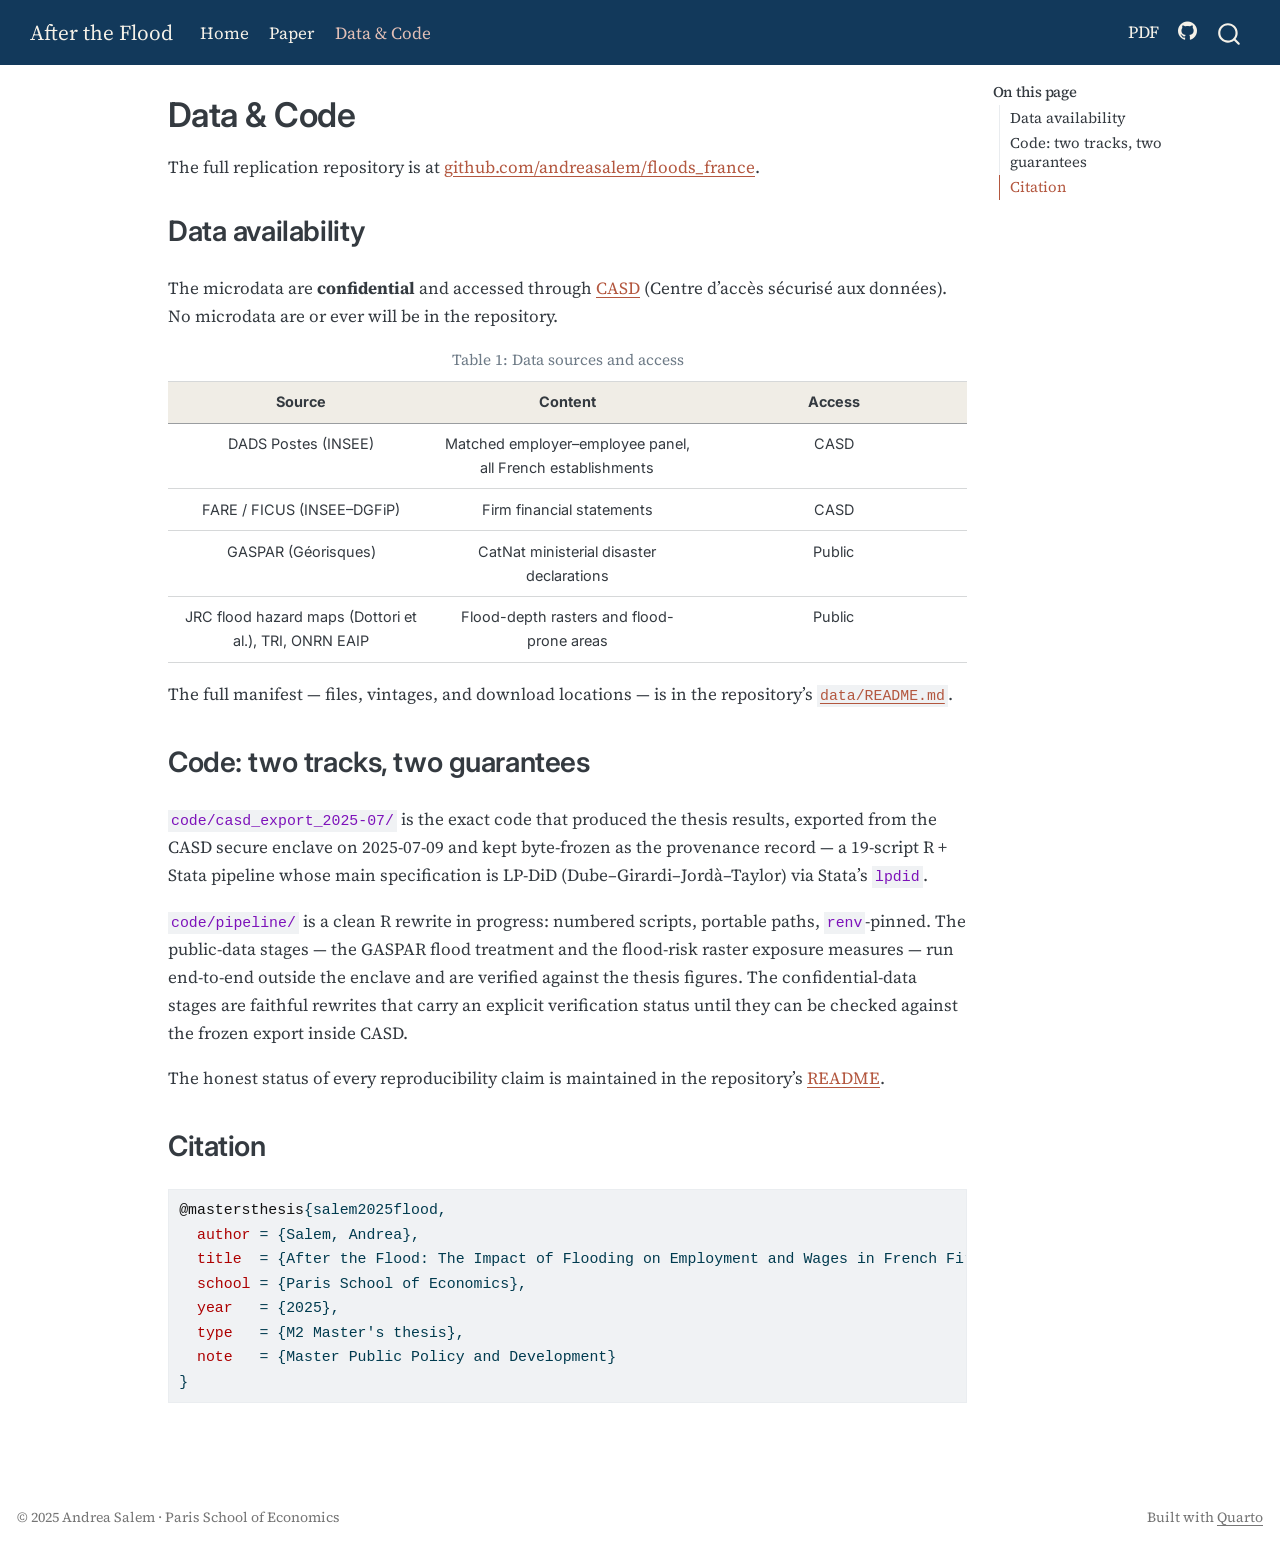
==== docs/data-code.html @ fa9a3117 "Add the paper website: Quarto site in site/, rendered to docs/ for GitHub Pages Landing page with he" ====
<!DOCTYPE html>
<html xmlns="http://www.w3.org/1999/xhtml" lang="en" xml:lang="en"><head>

<meta charset="utf-8">
<meta name="generator" content="quarto-1.8.27">

<meta name="viewport" content="width=device-width, initial-scale=1.0, user-scalable=yes">


<title>Data &amp; Code – After the Flood</title>
<style>
code{white-space: pre-wrap;}
span.smallcaps{font-variant: small-caps;}
div.columns{display: flex; gap: min(4vw, 1.5em);}
div.column{flex: auto; overflow-x: auto;}
div.hanging-indent{margin-left: 1.5em; text-indent: -1.5em;}
ul.task-list{list-style: none;}
ul.task-list li input[type="checkbox"] {
  width: 0.8em;
  margin: 0 0.8em 0.2em -1em; /* quarto-specific, see https://github.com/quarto-dev/quarto-cli/issues/4556 */ 
  vertical-align: middle;
}
/* CSS for syntax highlighting */
html { -webkit-text-size-adjust: 100%; }
pre > code.sourceCode { white-space: pre; position: relative; }
pre > code.sourceCode > span { display: inline-block; line-height: 1.25; }
pre > code.sourceCode > span:empty { height: 1.2em; }
.sourceCode { overflow: visible; }
code.sourceCode > span { color: inherit; text-decoration: inherit; }
div.sourceCode { margin: 1em 0; }
pre.sourceCode { margin: 0; }
@media screen {
div.sourceCode { overflow: auto; }
}
@media print {
pre > code.sourceCode { white-space: pre-wrap; }
pre > code.sourceCode > span { text-indent: -5em; padding-left: 5em; }
}
pre.numberSource code
  { counter-reset: source-line 0; }
pre.numberSource code > span
  { position: relative; left: -4em; counter-increment: source-line; }
pre.numberSource code > span > a:first-child::before
  { content: counter(source-line);
    position: relative; left: -1em; text-align: right; vertical-align: baseline;
    border: none; display: inline-block;
    -webkit-touch-callout: none; -webkit-user-select: none;
    -khtml-user-select: none; -moz-user-select: none;
    -ms-user-select: none; user-select: none;
    padding: 0 4px; width: 4em;
  }
pre.numberSource { margin-left: 3em;  padding-left: 4px; }
div.sourceCode
  {   }
@media screen {
pre > code.sourceCode > span > a:first-child::before { text-decoration: underline; }
}
</style>


<script src="site_libs/quarto-nav/quarto-nav.js"></script>
<script src="site_libs/quarto-nav/headroom.min.js"></script>
<script src="site_libs/clipboard/clipboard.min.js"></script>
<script src="site_libs/quarto-search/autocomplete.umd.js"></script>
<script src="site_libs/quarto-search/fuse.min.js"></script>
<script src="site_libs/quarto-search/quarto-search.js"></script>
<meta name="quarto:offset" content="./">
<script src="site_libs/quarto-html/quarto.js" type="module"></script>
<script src="site_libs/quarto-html/tabsets/tabsets.js" type="module"></script>
<script src="site_libs/quarto-html/axe/axe-check.js" type="module"></script>
<script src="site_libs/quarto-html/popper.min.js"></script>
<script src="site_libs/quarto-html/tippy.umd.min.js"></script>
<script src="site_libs/quarto-html/anchor.min.js"></script>
<link href="site_libs/quarto-html/tippy.css" rel="stylesheet">
<link href="site_libs/quarto-html/quarto-syntax-highlighting-ed96de9b727972fe78a7b5d16c58bf87.css" rel="stylesheet" id="quarto-text-highlighting-styles">
<script src="site_libs/bootstrap/bootstrap.min.js"></script>
<link href="site_libs/bootstrap/bootstrap-icons.css" rel="stylesheet">
<link href="site_libs/bootstrap/bootstrap-88cae6faf40c5320473706aa709821b5.min.css" rel="stylesheet" append-hash="true" id="quarto-bootstrap" data-mode="light">
<script id="quarto-search-options" type="application/json">{
  "location": "navbar",
  "copy-button": false,
  "collapse-after": 3,
  "panel-placement": "end",
  "type": "overlay",
  "limit": 50,
  "keyboard-shortcut": [
    "f",
    "/",
    "s"
  ],
  "show-item-context": false,
  "language": {
    "search-no-results-text": "No results",
    "search-matching-documents-text": "matching documents",
    "search-copy-link-title": "Copy link to search",
    "search-hide-matches-text": "Hide additional matches",
    "search-more-match-text": "more match in this document",
    "search-more-matches-text": "more matches in this document",
    "search-clear-button-title": "Clear",
    "search-text-placeholder": "",
    "search-detached-cancel-button-title": "Cancel",
    "search-submit-button-title": "Submit",
    "search-label": "Search"
  }
}</script>
<style>html{ scroll-behavior: smooth; }</style>


</head>

<body class="nav-fixed quarto-light">

<div id="quarto-search-results"></div>
  <header id="quarto-header" class="headroom fixed-top">
    <nav class="navbar navbar-expand-lg " data-bs-theme="dark">
      <div class="navbar-container container-fluid">
      <div class="navbar-brand-container mx-auto">
    <a class="navbar-brand" href="./index.html">
    <span class="navbar-title">After the Flood</span>
    </a>
  </div>
            <div id="quarto-search" class="" title="Search"></div>
          <button class="navbar-toggler" type="button" data-bs-toggle="collapse" data-bs-target="#navbarCollapse" aria-controls="navbarCollapse" role="menu" aria-expanded="false" aria-label="Toggle navigation" onclick="if (window.quartoToggleHeadroom) { window.quartoToggleHeadroom(); }">
  <span class="navbar-toggler-icon"></span>
</button>
          <div class="collapse navbar-collapse" id="navbarCollapse">
            <ul class="navbar-nav navbar-nav-scroll me-auto">
  <li class="nav-item">
    <a class="nav-link" href="./index.html"> 
<span class="menu-text">Home</span></a>
  </li>  
  <li class="nav-item">
    <a class="nav-link" href="./paper.html"> 
<span class="menu-text">Paper</span></a>
  </li>  
  <li class="nav-item">
    <a class="nav-link active" href="./data-code.html" aria-current="page"> 
<span class="menu-text">Data &amp; Code</span></a>
  </li>  
</ul>
            <ul class="navbar-nav navbar-nav-scroll ms-auto">
  <li class="nav-item">
    <a class="nav-link" href="./Salem_2025_The_Impact_of_Flooding_on_Employment_and_Wages.pdf"> 
<span class="menu-text">PDF</span></a>
  </li>  
  <li class="nav-item compact">
    <a class="nav-link" href="https://github.com/andreasalem/floods_france"> <i class="bi bi-github" role="img" aria-label="GitHub">
</i> 
<span class="menu-text"></span></a>
  </li>  
</ul>
          </div> <!-- /navcollapse -->
            <div class="quarto-navbar-tools">
</div>
      </div> <!-- /container-fluid -->
    </nav>
</header>
<!-- content -->
<div id="quarto-content" class="quarto-container page-columns page-rows-contents page-layout-article page-navbar">
<!-- sidebar -->
<!-- margin-sidebar -->
    <div id="quarto-margin-sidebar" class="sidebar margin-sidebar">
        <nav id="TOC" role="doc-toc" class="toc-active">
    <h2 id="toc-title">On this page</h2>
   
  <ul>
  <li><a href="#data-availability" id="toc-data-availability" class="nav-link active" data-scroll-target="#data-availability">Data availability</a></li>
  <li><a href="#code-two-tracks-two-guarantees" id="toc-code-two-tracks-two-guarantees" class="nav-link" data-scroll-target="#code-two-tracks-two-guarantees">Code: two tracks, two guarantees</a></li>
  <li><a href="#citation" id="toc-citation" class="nav-link" data-scroll-target="#citation">Citation</a></li>
  </ul>
</nav>
    </div>
<!-- main -->
<main class="content" id="quarto-document-content">

<header id="title-block-header" class="quarto-title-block default">
<div class="quarto-title">
<h1 class="title">Data &amp; Code</h1>
</div>



<div class="quarto-title-meta">

    
  
    
  </div>
  


</header>


<p>The full replication repository is at <a href="https://github.com/andreasalem/floods_france">github.com/andreasalem/floods_france</a>.</p>
<section id="data-availability" class="level2">
<h2 class="anchored" data-anchor-id="data-availability">Data availability</h2>
<p>The microdata are <strong>confidential</strong> and accessed through <a href="https://www.casd.eu/">CASD</a> (Centre d’accès sécurisé aux données). No microdata are or ever will be in the repository.</p>
<div id="tbl-access" class="quarto-float quarto-figure quarto-figure-center anchored">
<figure class="quarto-float quarto-float-tbl figure">
<figcaption class="quarto-float-caption-top quarto-float-caption quarto-float-tbl" id="tbl-access-caption-0ceaefa1-69ba-4598-a22c-09a6ac19f8ca">
Table&nbsp;1: Data sources and access
</figcaption>
<div aria-describedby="tbl-access-caption-0ceaefa1-69ba-4598-a22c-09a6ac19f8ca">
<table class="caption-top table">
<colgroup>
<col style="width: 33%">
<col style="width: 33%">
<col style="width: 33%">
</colgroup>
<thead>
<tr class="header">
<th>Source</th>
<th>Content</th>
<th>Access</th>
</tr>
</thead>
<tbody>
<tr class="odd">
<td>DADS Postes (INSEE)</td>
<td>Matched employer–employee panel, all French establishments</td>
<td>CASD</td>
</tr>
<tr class="even">
<td>FARE / FICUS (INSEE–DGFiP)</td>
<td>Firm financial statements</td>
<td>CASD</td>
</tr>
<tr class="odd">
<td>GASPAR (Géorisques)</td>
<td>CatNat ministerial disaster declarations</td>
<td>Public</td>
</tr>
<tr class="even">
<td>JRC flood hazard maps (Dottori et al.), TRI, ONRN EAIP</td>
<td>Flood-depth rasters and flood-prone areas</td>
<td>Public</td>
</tr>
</tbody>
</table>
</div>
</figure>
</div>
<p>The full manifest — files, vintages, and download locations — is in the repository’s <a href="https://github.com/andreasalem/floods_france/blob/main/data/README.md"><code>data/README.md</code></a>.</p>
</section>
<section id="code-two-tracks-two-guarantees" class="level2">
<h2 class="anchored" data-anchor-id="code-two-tracks-two-guarantees">Code: two tracks, two guarantees</h2>
<p><strong><code>code/casd_export_2025-07/</code></strong> is the exact code that produced the thesis results, exported from the CASD secure enclave on 2025-07-09 and kept byte-frozen as the provenance record — a 19-script R + Stata pipeline whose main specification is LP-DiD (Dube–Girardi–Jordà–Taylor) via Stata’s <code>lpdid</code>.</p>
<p><strong><code>code/pipeline/</code></strong> is a clean R rewrite in progress: numbered scripts, portable paths, <code>renv</code>-pinned. The public-data stages — the GASPAR flood treatment and the flood-risk raster exposure measures — run end-to-end outside the enclave and are verified against the thesis figures. The confidential-data stages are faithful rewrites that carry an explicit verification status until they can be checked against the frozen export inside CASD.</p>
<p>The honest status of every reproducibility claim is maintained in the repository’s <a href="https://github.com/andreasalem/floods_france#reproducibility-honestly-stated">README</a>.</p>
</section>
<section id="citation" class="level2">
<h2 class="anchored" data-anchor-id="citation">Citation</h2>
<div class="code-copy-outer-scaffold"><div class="sourceCode" id="cb1"><pre class="sourceCode bibtex code-with-copy"><code class="sourceCode bibtex"><span id="cb1-1"><a href="#cb1-1" aria-hidden="true" tabindex="-1"></a><span class="va">@mastersthesis</span>{<span class="ot">salem2025flood</span>,</span>
<span id="cb1-2"><a href="#cb1-2" aria-hidden="true" tabindex="-1"></a>  <span class="dt">author</span> = {Salem, Andrea},</span>
<span id="cb1-3"><a href="#cb1-3" aria-hidden="true" tabindex="-1"></a>  <span class="dt">title</span>  = {After the Flood: The Impact of Flooding on Employment and Wages in French Firms},</span>
<span id="cb1-4"><a href="#cb1-4" aria-hidden="true" tabindex="-1"></a>  <span class="dt">school</span> = {Paris School of Economics},</span>
<span id="cb1-5"><a href="#cb1-5" aria-hidden="true" tabindex="-1"></a>  <span class="dt">year</span>   = {2025},</span>
<span id="cb1-6"><a href="#cb1-6" aria-hidden="true" tabindex="-1"></a>  <span class="dt">type</span>   = {M2 Master's thesis},</span>
<span id="cb1-7"><a href="#cb1-7" aria-hidden="true" tabindex="-1"></a>  <span class="dt">note</span>   = {Master Public Policy and Development}</span>
<span id="cb1-8"><a href="#cb1-8" aria-hidden="true" tabindex="-1"></a>}</span></code></pre></div><button title="Copy to Clipboard" class="code-copy-button"><i class="bi"></i></button></div>


</section>

</main> <!-- /main -->
<script id="quarto-html-after-body" type="application/javascript">
  window.document.addEventListener("DOMContentLoaded", function (event) {
    const icon = "";
    const anchorJS = new window.AnchorJS();
    anchorJS.options = {
      placement: 'right',
      icon: icon
    };
    anchorJS.add('.anchored');
    const isCodeAnnotation = (el) => {
      for (const clz of el.classList) {
        if (clz.startsWith('code-annotation-')) {                     
          return true;
        }
      }
      return false;
    }
    const onCopySuccess = function(e) {
      // button target
      const button = e.trigger;
      // don't keep focus
      button.blur();
      // flash "checked"
      button.classList.add('code-copy-button-checked');
      var currentTitle = button.getAttribute("title");
      button.setAttribute("title", "Copied!");
      let tooltip;
      if (window.bootstrap) {
        button.setAttribute("data-bs-toggle", "tooltip");
        button.setAttribute("data-bs-placement", "left");
        button.setAttribute("data-bs-title", "Copied!");
        tooltip = new bootstrap.Tooltip(button, 
          { trigger: "manual", 
            customClass: "code-copy-button-tooltip",
            offset: [0, -8]});
        tooltip.show();    
      }
      setTimeout(function() {
        if (tooltip) {
          tooltip.hide();
          button.removeAttribute("data-bs-title");
          button.removeAttribute("data-bs-toggle");
          button.removeAttribute("data-bs-placement");
        }
        button.setAttribute("title", currentTitle);
        button.classList.remove('code-copy-button-checked');
      }, 1000);
      // clear code selection
      e.clearSelection();
    }
    const getTextToCopy = function(trigger) {
      const outerScaffold = trigger.parentElement.cloneNode(true);
      const codeEl = outerScaffold.querySelector('code');
      for (const childEl of codeEl.children) {
        if (isCodeAnnotation(childEl)) {
          childEl.remove();
        }
      }
      return codeEl.innerText;
    }
    const clipboard = new window.ClipboardJS('.code-copy-button:not([data-in-quarto-modal])', {
      text: getTextToCopy
    });
    clipboard.on('success', onCopySuccess);
    if (window.document.getElementById('quarto-embedded-source-code-modal')) {
      const clipboardModal = new window.ClipboardJS('.code-copy-button[data-in-quarto-modal]', {
        text: getTextToCopy,
        container: window.document.getElementById('quarto-embedded-source-code-modal')
      });
      clipboardModal.on('success', onCopySuccess);
    }
      var localhostRegex = new RegExp(/^(?:http|https):\/\/localhost\:?[0-9]*\//);
      var mailtoRegex = new RegExp(/^mailto:/);
        var filterRegex = new RegExp('/' + window.location.host + '/');
      var isInternal = (href) => {
          return filterRegex.test(href) || localhostRegex.test(href) || mailtoRegex.test(href);
      }
      // Inspect non-navigation links and adorn them if external
     var links = window.document.querySelectorAll('a[href]:not(.nav-link):not(.navbar-brand):not(.toc-action):not(.sidebar-link):not(.sidebar-item-toggle):not(.pagination-link):not(.no-external):not([aria-hidden]):not(.dropdown-item):not(.quarto-navigation-tool):not(.about-link)');
      for (var i=0; i<links.length; i++) {
        const link = links[i];
        if (!isInternal(link.href)) {
          // undo the damage that might have been done by quarto-nav.js in the case of
          // links that we want to consider external
          if (link.dataset.originalHref !== undefined) {
            link.href = link.dataset.originalHref;
          }
            // target, if specified
            link.setAttribute("target", "_blank");
            if (link.getAttribute("rel") === null) {
              link.setAttribute("rel", "noopener");
            }
        }
      }
    function tippyHover(el, contentFn, onTriggerFn, onUntriggerFn) {
      const config = {
        allowHTML: true,
        maxWidth: 500,
        delay: 100,
        arrow: false,
        appendTo: function(el) {
            return el.parentElement;
        },
        interactive: true,
        interactiveBorder: 10,
        theme: 'quarto',
        placement: 'bottom-start',
      };
      if (contentFn) {
        config.content = contentFn;
      }
      if (onTriggerFn) {
        config.onTrigger = onTriggerFn;
      }
      if (onUntriggerFn) {
        config.onUntrigger = onUntriggerFn;
      }
      window.tippy(el, config); 
    }
    const noterefs = window.document.querySelectorAll('a[role="doc-noteref"]');
    for (var i=0; i<noterefs.length; i++) {
      const ref = noterefs[i];
      tippyHover(ref, function() {
        // use id or data attribute instead here
        let href = ref.getAttribute('data-footnote-href') || ref.getAttribute('href');
        try { href = new URL(href).hash; } catch {}
        const id = href.replace(/^#\/?/, "");
        const note = window.document.getElementById(id);
        if (note) {
          return note.innerHTML;
        } else {
          return "";
        }
      });
    }
    const xrefs = window.document.querySelectorAll('a.quarto-xref');
    const processXRef = (id, note) => {
      // Strip column container classes
      const stripColumnClz = (el) => {
        el.classList.remove("page-full", "page-columns");
        if (el.children) {
          for (const child of el.children) {
            stripColumnClz(child);
          }
        }
      }
      stripColumnClz(note)
      if (id === null || id.startsWith('sec-')) {
        // Special case sections, only their first couple elements
        const container = document.createElement("div");
        if (note.children && note.children.length > 2) {
          container.appendChild(note.children[0].cloneNode(true));
          for (let i = 1; i < note.children.length; i++) {
            const child = note.children[i];
            if (child.tagName === "P" && child.innerText === "") {
              continue;
            } else {
              container.appendChild(child.cloneNode(true));
              break;
            }
          }
          if (window.Quarto?.typesetMath) {
            window.Quarto.typesetMath(container);
          }
          return container.innerHTML
        } else {
          if (window.Quarto?.typesetMath) {
            window.Quarto.typesetMath(note);
          }
          return note.innerHTML;
        }
      } else {
        // Remove any anchor links if they are present
        const anchorLink = note.querySelector('a.anchorjs-link');
        if (anchorLink) {
          anchorLink.remove();
        }
        if (window.Quarto?.typesetMath) {
          window.Quarto.typesetMath(note);
        }
        if (note.classList.contains("callout")) {
          return note.outerHTML;
        } else {
          return note.innerHTML;
        }
      }
    }
    for (var i=0; i<xrefs.length; i++) {
      const xref = xrefs[i];
      tippyHover(xref, undefined, function(instance) {
        instance.disable();
        let url = xref.getAttribute('href');
        let hash = undefined; 
        if (url.startsWith('#')) {
          hash = url;
        } else {
          try { hash = new URL(url).hash; } catch {}
        }
        if (hash) {
          const id = hash.replace(/^#\/?/, "");
          const note = window.document.getElementById(id);
          if (note !== null) {
            try {
              const html = processXRef(id, note.cloneNode(true));
              instance.setContent(html);
            } finally {
              instance.enable();
              instance.show();
            }
          } else {
            // See if we can fetch this
            fetch(url.split('#')[0])
            .then(res => res.text())
            .then(html => {
              const parser = new DOMParser();
              const htmlDoc = parser.parseFromString(html, "text/html");
              const note = htmlDoc.getElementById(id);
              if (note !== null) {
                const html = processXRef(id, note);
                instance.setContent(html);
              } 
            }).finally(() => {
              instance.enable();
              instance.show();
            });
          }
        } else {
          // See if we can fetch a full url (with no hash to target)
          // This is a special case and we should probably do some content thinning / targeting
          fetch(url)
          .then(res => res.text())
          .then(html => {
            const parser = new DOMParser();
            const htmlDoc = parser.parseFromString(html, "text/html");
            const note = htmlDoc.querySelector('main.content');
            if (note !== null) {
              // This should only happen for chapter cross references
              // (since there is no id in the URL)
              // remove the first header
              if (note.children.length > 0 && note.children[0].tagName === "HEADER") {
                note.children[0].remove();
              }
              const html = processXRef(null, note);
              instance.setContent(html);
            } 
          }).finally(() => {
            instance.enable();
            instance.show();
          });
        }
      }, function(instance) {
      });
    }
        let selectedAnnoteEl;
        const selectorForAnnotation = ( cell, annotation) => {
          let cellAttr = 'data-code-cell="' + cell + '"';
          let lineAttr = 'data-code-annotation="' +  annotation + '"';
          const selector = 'span[' + cellAttr + '][' + lineAttr + ']';
          return selector;
        }
        const selectCodeLines = (annoteEl) => {
          const doc = window.document;
          const targetCell = annoteEl.getAttribute("data-target-cell");
          const targetAnnotation = annoteEl.getAttribute("data-target-annotation");
          const annoteSpan = window.document.querySelector(selectorForAnnotation(targetCell, targetAnnotation));
          const lines = annoteSpan.getAttribute("data-code-lines").split(",");
          const lineIds = lines.map((line) => {
            return targetCell + "-" + line;
          })
          let top = null;
          let height = null;
          let parent = null;
          if (lineIds.length > 0) {
              //compute the position of the single el (top and bottom and make a div)
              const el = window.document.getElementById(lineIds[0]);
              top = el.offsetTop;
              height = el.offsetHeight;
              parent = el.parentElement.parentElement;
            if (lineIds.length > 1) {
              const lastEl = window.document.getElementById(lineIds[lineIds.length - 1]);
              const bottom = lastEl.offsetTop + lastEl.offsetHeight;
              height = bottom - top;
            }
            if (top !== null && height !== null && parent !== null) {
              // cook up a div (if necessary) and position it 
              let div = window.document.getElementById("code-annotation-line-highlight");
              if (div === null) {
                div = window.document.createElement("div");
                div.setAttribute("id", "code-annotation-line-highlight");
                div.style.position = 'absolute';
                parent.appendChild(div);
              }
              div.style.top = top - 2 + "px";
              div.style.height = height + 4 + "px";
              div.style.left = 0;
              let gutterDiv = window.document.getElementById("code-annotation-line-highlight-gutter");
              if (gutterDiv === null) {
                gutterDiv = window.document.createElement("div");
                gutterDiv.setAttribute("id", "code-annotation-line-highlight-gutter");
                gutterDiv.style.position = 'absolute';
                const codeCell = window.document.getElementById(targetCell);
                const gutter = codeCell.querySelector('.code-annotation-gutter');
                gutter.appendChild(gutterDiv);
              }
              gutterDiv.style.top = top - 2 + "px";
              gutterDiv.style.height = height + 4 + "px";
            }
            selectedAnnoteEl = annoteEl;
          }
        };
        const unselectCodeLines = () => {
          const elementsIds = ["code-annotation-line-highlight", "code-annotation-line-highlight-gutter"];
          elementsIds.forEach((elId) => {
            const div = window.document.getElementById(elId);
            if (div) {
              div.remove();
            }
          });
          selectedAnnoteEl = undefined;
        };
          // Handle positioning of the toggle
      window.addEventListener(
        "resize",
        throttle(() => {
          elRect = undefined;
          if (selectedAnnoteEl) {
            selectCodeLines(selectedAnnoteEl);
          }
        }, 10)
      );
      function throttle(fn, ms) {
      let throttle = false;
      let timer;
        return (...args) => {
          if(!throttle) { // first call gets through
              fn.apply(this, args);
              throttle = true;
          } else { // all the others get throttled
              if(timer) clearTimeout(timer); // cancel #2
              timer = setTimeout(() => {
                fn.apply(this, args);
                timer = throttle = false;
              }, ms);
          }
        };
      }
        // Attach click handler to the DT
        const annoteDls = window.document.querySelectorAll('dt[data-target-cell]');
        for (const annoteDlNode of annoteDls) {
          annoteDlNode.addEventListener('click', (event) => {
            const clickedEl = event.target;
            if (clickedEl !== selectedAnnoteEl) {
              unselectCodeLines();
              const activeEl = window.document.querySelector('dt[data-target-cell].code-annotation-active');
              if (activeEl) {
                activeEl.classList.remove('code-annotation-active');
              }
              selectCodeLines(clickedEl);
              clickedEl.classList.add('code-annotation-active');
            } else {
              // Unselect the line
              unselectCodeLines();
              clickedEl.classList.remove('code-annotation-active');
            }
          });
        }
    const findCites = (el) => {
      const parentEl = el.parentElement;
      if (parentEl) {
        const cites = parentEl.dataset.cites;
        if (cites) {
          return {
            el,
            cites: cites.split(' ')
          };
        } else {
          return findCites(el.parentElement)
        }
      } else {
        return undefined;
      }
    };
    var bibliorefs = window.document.querySelectorAll('a[role="doc-biblioref"]');
    for (var i=0; i<bibliorefs.length; i++) {
      const ref = bibliorefs[i];
      const citeInfo = findCites(ref);
      if (citeInfo) {
        tippyHover(citeInfo.el, function() {
          var popup = window.document.createElement('div');
          citeInfo.cites.forEach(function(cite) {
            var citeDiv = window.document.createElement('div');
            citeDiv.classList.add('hanging-indent');
            citeDiv.classList.add('csl-entry');
            var biblioDiv = window.document.getElementById('ref-' + cite);
            if (biblioDiv) {
              citeDiv.innerHTML = biblioDiv.innerHTML;
            }
            popup.appendChild(citeDiv);
          });
          return popup.innerHTML;
        });
      }
    }
  });
  </script>
</div> <!-- /content -->
<footer class="footer">
  <div class="nav-footer">
    <div class="nav-footer-left">
<p>© 2025 Andrea Salem · Paris School of Economics</p>
</div>   
    <div class="nav-footer-center">
      &nbsp;
    </div>
    <div class="nav-footer-right">
<p>Built with <a href="https://quarto.org">Quarto</a></p>
</div>
  </div>
</footer>




<script src="site_libs/quarto-html/zenscroll-min.js"></script>
</body></html>
---- docs/site_libs/quarto-html/tippy.css ----
.tippy-box[data-animation=fade][data-state=hidden]{opacity:0}[data-tippy-root]{max-width:calc(100vw - 10px)}.tippy-box{position:relative;background-color:#333;color:#fff;border-radius:4px;font-size:14px;line-height:1.4;white-space:normal;outline:0;transition-property:transform,visibility,opacity}.tippy-box[data-placement^=top]>.tippy-arrow{bottom:0}.tippy-box[data-placement^=top]>.tippy-arrow:before{bottom:-7px;left:0;border-width:8px 8px 0;border-top-color:initial;transform-origin:center top}.tippy-box[data-placement^=bottom]>.tippy-arrow{top:0}.tippy-box[data-placement^=bottom]>.tippy-arrow:before{top:-7px;left:0;border-width:0 8px 8px;border-bottom-color:initial;transform-origin:center bottom}.tippy-box[data-placement^=left]>.tippy-arrow{right:0}.tippy-box[data-placement^=left]>.tippy-arrow:before{border-width:8px 0 8px 8px;border-left-color:initial;right:-7px;transform-origin:center left}.tippy-box[data-placement^=right]>.tippy-arrow{left:0}.tippy-box[data-placement^=right]>.tippy-arrow:before{left:-7px;border-width:8px 8px 8px 0;border-right-color:initial;transform-origin:center right}.tippy-box[data-inertia][data-state=visible]{transition-timing-function:cubic-bezier(.54,1.5,.38,1.11)}.tippy-arrow{width:16px;height:16px;color:#333}.tippy-arrow:before{content:"";position:absolute;border-color:transparent;border-style:solid}.tippy-content{position:relative;padding:5px 9px;z-index:1}
---- docs/site_libs/quarto-html/quarto-syntax-highlighting-ed96de9b727972fe78a7b5d16c58bf87.css ----
/* quarto syntax highlight colors */
:root {
  --quarto-hl-ot-color: #003B4F;
  --quarto-hl-at-color: #657422;
  --quarto-hl-ss-color: #20794D;
  --quarto-hl-an-color: #5E5E5E;
  --quarto-hl-fu-color: #4758AB;
  --quarto-hl-st-color: #20794D;
  --quarto-hl-cf-color: #003B4F;
  --quarto-hl-op-color: #5E5E5E;
  --quarto-hl-er-color: #AD0000;
  --quarto-hl-bn-color: #AD0000;
  --quarto-hl-al-color: #AD0000;
  --quarto-hl-va-color: #111111;
  --quarto-hl-bu-color: inherit;
  --quarto-hl-ex-color: inherit;
  --quarto-hl-pp-color: #AD0000;
  --quarto-hl-in-color: #5E5E5E;
  --quarto-hl-vs-color: #20794D;
  --quarto-hl-wa-color: #5E5E5E;
  --quarto-hl-do-color: #5E5E5E;
  --quarto-hl-im-color: #00769E;
  --quarto-hl-ch-color: #20794D;
  --quarto-hl-dt-color: #AD0000;
  --quarto-hl-fl-color: #AD0000;
  --quarto-hl-co-color: #5E5E5E;
  --quarto-hl-cv-color: #5E5E5E;
  --quarto-hl-cn-color: #8f5902;
  --quarto-hl-sc-color: #5E5E5E;
  --quarto-hl-dv-color: #AD0000;
  --quarto-hl-kw-color: #003B4F;
}

/* other quarto variables */
:root {
  --quarto-font-monospace: SFMono-Regular, Menlo, Monaco, Consolas, "Liberation Mono", "Courier New", monospace;
}

/* syntax highlight based on Pandoc's rules */
pre > code.sourceCode > span {
  color: #003B4F;
}

code.sourceCode > span {
  color: #003B4F;
}

div.sourceCode,
div.sourceCode pre.sourceCode {
  color: #003B4F;
}

/* Normal */
code span {
  color: #003B4F;
}

/* Alert */
code span.al {
  color: #AD0000;
  font-style: inherit;
}

/* Annotation */
code span.an {
  color: #5E5E5E;
  font-style: inherit;
}

/* Attribute */
code span.at {
  color: #657422;
  font-style: inherit;
}

/* BaseN */
code span.bn {
  color: #AD0000;
  font-style: inherit;
}

/* BuiltIn */
code span.bu {
  font-style: inherit;
}

/* ControlFlow */
code span.cf {
  color: #003B4F;
  font-weight: bold;
  font-style: inherit;
}

/* Char */
code span.ch {
  color: #20794D;
  font-style: inherit;
}

/* Constant */
code span.cn {
  color: #8f5902;
  font-style: inherit;
}

/* Comment */
code span.co {
  color: #5E5E5E;
  font-style: inherit;
}

/* CommentVar */
code span.cv {
  color: #5E5E5E;
  font-style: italic;
}

/* Documentation */
code span.do {
  color: #5E5E5E;
  font-style: italic;
}

/* DataType */
code span.dt {
  color: #AD0000;
  font-style: inherit;
}

/* DecVal */
code span.dv {
  color: #AD0000;
  font-style: inherit;
}

/* Error */
code span.er {
  color: #AD0000;
  font-style: inherit;
}

/* Extension */
code span.ex {
  font-style: inherit;
}

/* Float */
code span.fl {
  color: #AD0000;
  font-style: inherit;
}

/* Function */
code span.fu {
  color: #4758AB;
  font-style: inherit;
}

/* Import */
code span.im {
  color: #00769E;
  font-style: inherit;
}

/* Information */
code span.in {
  color: #5E5E5E;
  font-style: inherit;
}

/* Keyword */
code span.kw {
  color: #003B4F;
  font-weight: bold;
  font-style: inherit;
}

/* Operator */
code span.op {
  color: #5E5E5E;
  font-style: inherit;
}

/* Other */
code span.ot {
  color: #003B4F;
  font-style: inherit;
}

/* Preprocessor */
code span.pp {
  color: #AD0000;
  font-style: inherit;
}

/* SpecialChar */
code span.sc {
  color: #5E5E5E;
  font-style: inherit;
}

/* SpecialString */
code span.ss {
  color: #20794D;
  font-style: inherit;
}

/* String */
code span.st {
  color: #20794D;
  font-style: inherit;
}

/* Variable */
code span.va {
  color: #111111;
  font-style: inherit;
}

/* VerbatimString */
code span.vs {
  color: #20794D;
  font-style: inherit;
}

/* Warning */
code span.wa {
  color: #5E5E5E;
  font-style: italic;
}

.prevent-inlining {
  content: "</";
}

/*# sourceMappingURL=0920dd6d7437995b8cdf7429764427b1.css.map */
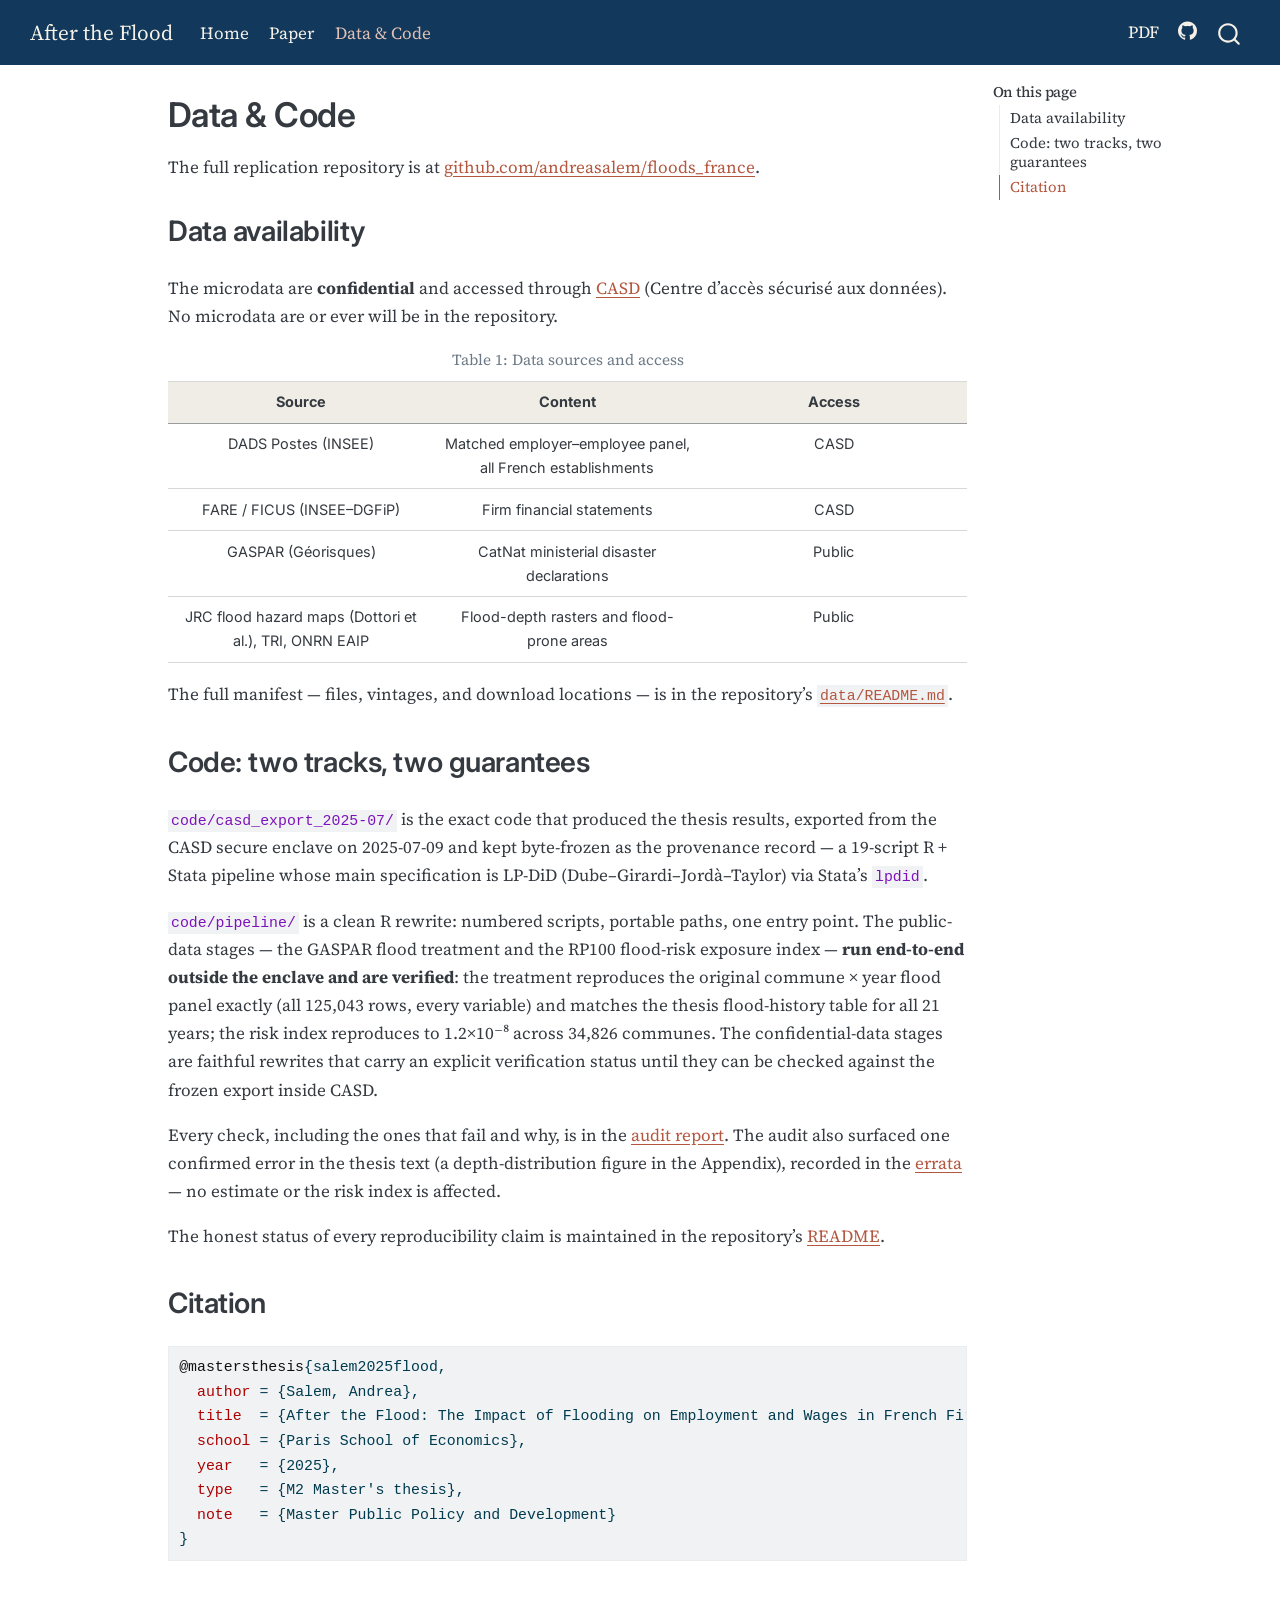
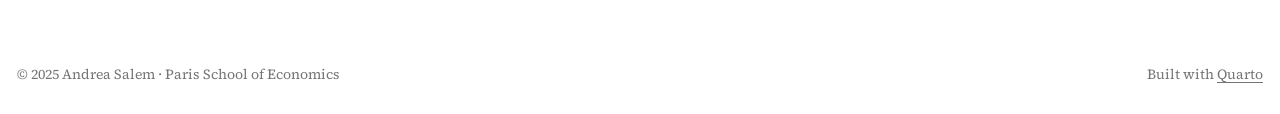
==== commit be09766c: "Update the reproducibility status to what the audit actually shows The README status table and the s" ====
--- a/docs/data-code.html
+++ b/docs/data-code.html
@@ -246,7 +246,8 @@
 <section id="code-two-tracks-two-guarantees" class="level2">
 <h2 class="anchored" data-anchor-id="code-two-tracks-two-guarantees">Code: two tracks, two guarantees</h2>
 <p><strong><code>code/casd_export_2025-07/</code></strong> is the exact code that produced the thesis results, exported from the CASD secure enclave on 2025-07-09 and kept byte-frozen as the provenance record — a 19-script R + Stata pipeline whose main specification is LP-DiD (Dube–Girardi–Jordà–Taylor) via Stata’s <code>lpdid</code>.</p>
-<p><strong><code>code/pipeline/</code></strong> is a clean R rewrite in progress: numbered scripts, portable paths, <code>renv</code>-pinned. The public-data stages — the GASPAR flood treatment and the flood-risk raster exposure measures — run end-to-end outside the enclave and are verified against the thesis figures. The confidential-data stages are faithful rewrites that carry an explicit verification status until they can be checked against the frozen export inside CASD.</p>
+<p><strong><code>code/pipeline/</code></strong> is a clean R rewrite: numbered scripts, portable paths, one entry point. The public-data stages — the GASPAR flood treatment and the RP100 flood-risk exposure index — <strong>run end-to-end outside the enclave and are verified</strong>: the treatment reproduces the original commune × year flood panel exactly (all 125,043 rows, every variable) and matches the thesis flood-history table for all 21 years; the risk index reproduces to 1.2×10⁻⁸ across 34,826 communes. The confidential-data stages are faithful rewrites that carry an explicit verification status until they can be checked against the frozen export inside CASD.</p>
+<p>Every check, including the ones that fail and why, is in the <a href="https://github.com/andreasalem/floods_france/blob/main/code/pipeline/verification/VERIFICATION.md">audit report</a>. The audit also surfaced one confirmed error in the thesis text (a depth-distribution figure in the Appendix), recorded in the <a href="https://github.com/andreasalem/floods_france/blob/main/paper/ERRATA.md">errata</a> — no estimate or the risk index is affected.</p>
 <p>The honest status of every reproducibility claim is maintained in the repository’s <a href="https://github.com/andreasalem/floods_france#reproducibility-honestly-stated">README</a>.</p>
 </section>
 <section id="citation" class="level2">
